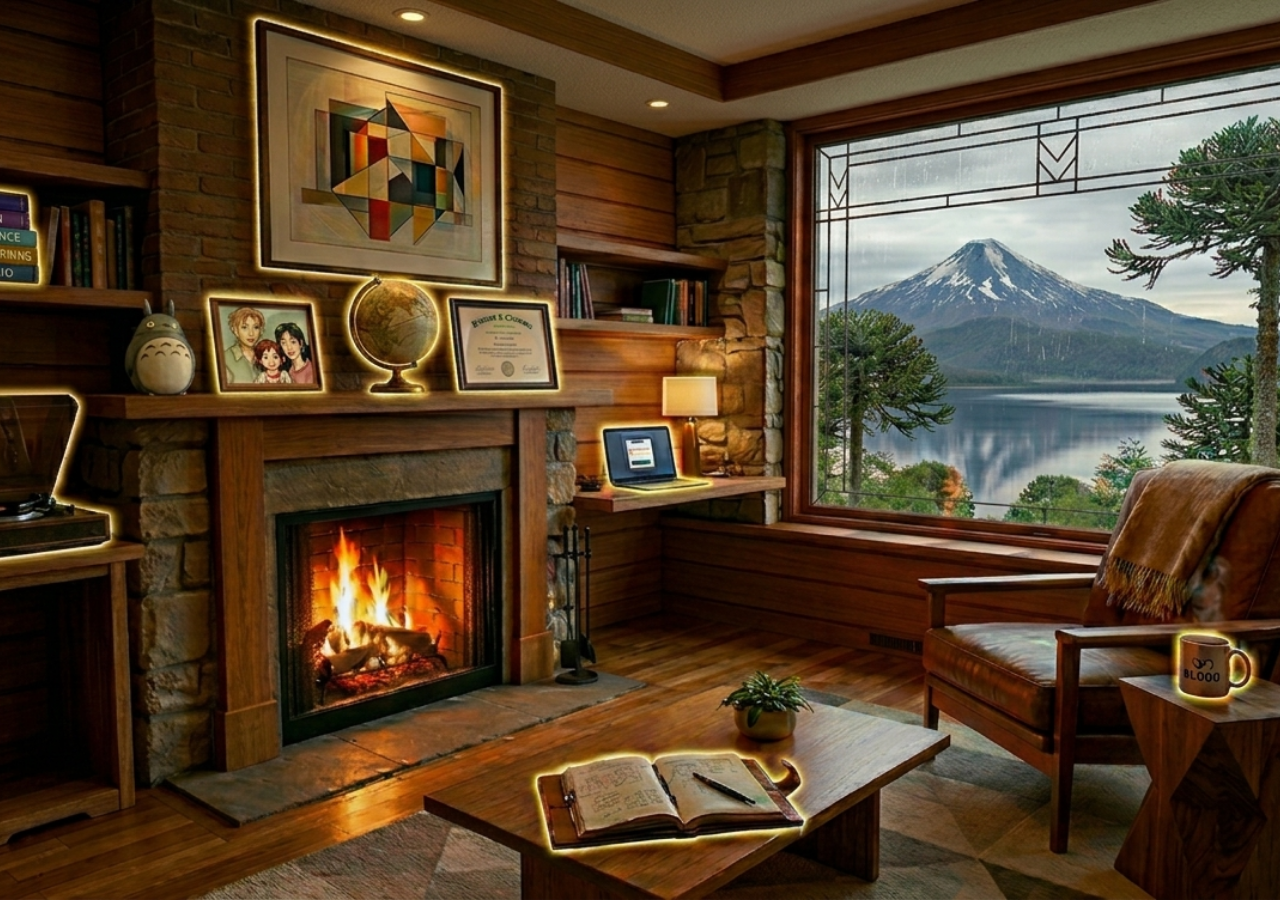
==== my-website/index.html @ 7d841e8a "." ====
<!DOCTYPE html>
<html lang="en">
<head>
    <meta charset="UTF-8">
    <meta name="viewport" content="width=device-width, initial-scale=1.0">
    <title>Welcome to My Study</title>
    <link rel="stylesheet" href="style.css">
    <link href="https://fonts.googleapis.com/css2?family=Audiowide&display=swap" rel="stylesheet">
</head>
<body>

    <div class="room-container">
        <img src="assets/homepage-room.png" alt="Cozy Study" class="room-img">

        <h1 class="title">Welcome to<br>Harry's</h1>

        <button id="lang-toggle" class="lang-btn">ES</button>

        <svg viewBox="0 0 1920 1080" class="svg-map">
            
            <a href="pages/gis-projects.html">
                <path class="hotspot" d="M600,300 Q650,280 700,300 L710,450 L590,450 Z" />
            </a>

            <a href="pages/portfolio.html">
                <path class="hotspot" d="M50,200 L180,200 L180,380 L50,380 Z" />
            </a>

            </svg>
    </div>

    <script>
        let isEnglish = true;
        const title = document.querySelector('.title');
        const btn = document.getElementById('lang-toggle');
        btn.addEventListener('click', () => {
            isEnglish = !isEnglish;
            title.innerHTML = isEnglish ? "Welcome to<br>Harry's" : "Bienvenido a<br>Harry's";
            btn.textContent = isEnglish ? "ES" : "EN";
        });
    </script>

</body>
</html>
---- my-website/style.css ----
/* Make the image stretch to fill the browser viewport */
html, body {
    margin: 0;
    padding: 0;
    width: 100%;
    height: 100%;
}

.room-container {
    position: relative;
    width: 100%;
    height: 100vh;
    margin: 0;
    overflow: hidden;
}

.room-img {
    position: absolute;
    top: 0;
    left: 0;
    width: 100%;
    height: 100%;
    min-height: 100%;
    object-fit: cover;
    display: block;
}

/* Overlay the SVG perfectly on top of the image */
.svg-map {
    position: absolute;
    top: 0;
    left: 0;
    width: 100%;
    height: 100%;
}

/* The invisible shapes */
.hotspot {
    fill: rgba(255, 255, 255, 0); /* Invisible by default */
    stroke: transparent;
    stroke-width: 3;
    cursor: pointer;
    transition: all 0.4s ease-in-out;
}

/* The highlight effect when the cursor hovers */
.hotspot:hover {
    fill: rgba(255, 223, 0, 0.15); /* Soft gold inner glow */
    stroke: rgba(255, 223, 0, 0.8); /* Sharp gold outline */
    filter: drop-shadow(0 0 8px gold); /* Outer glow effect */
}
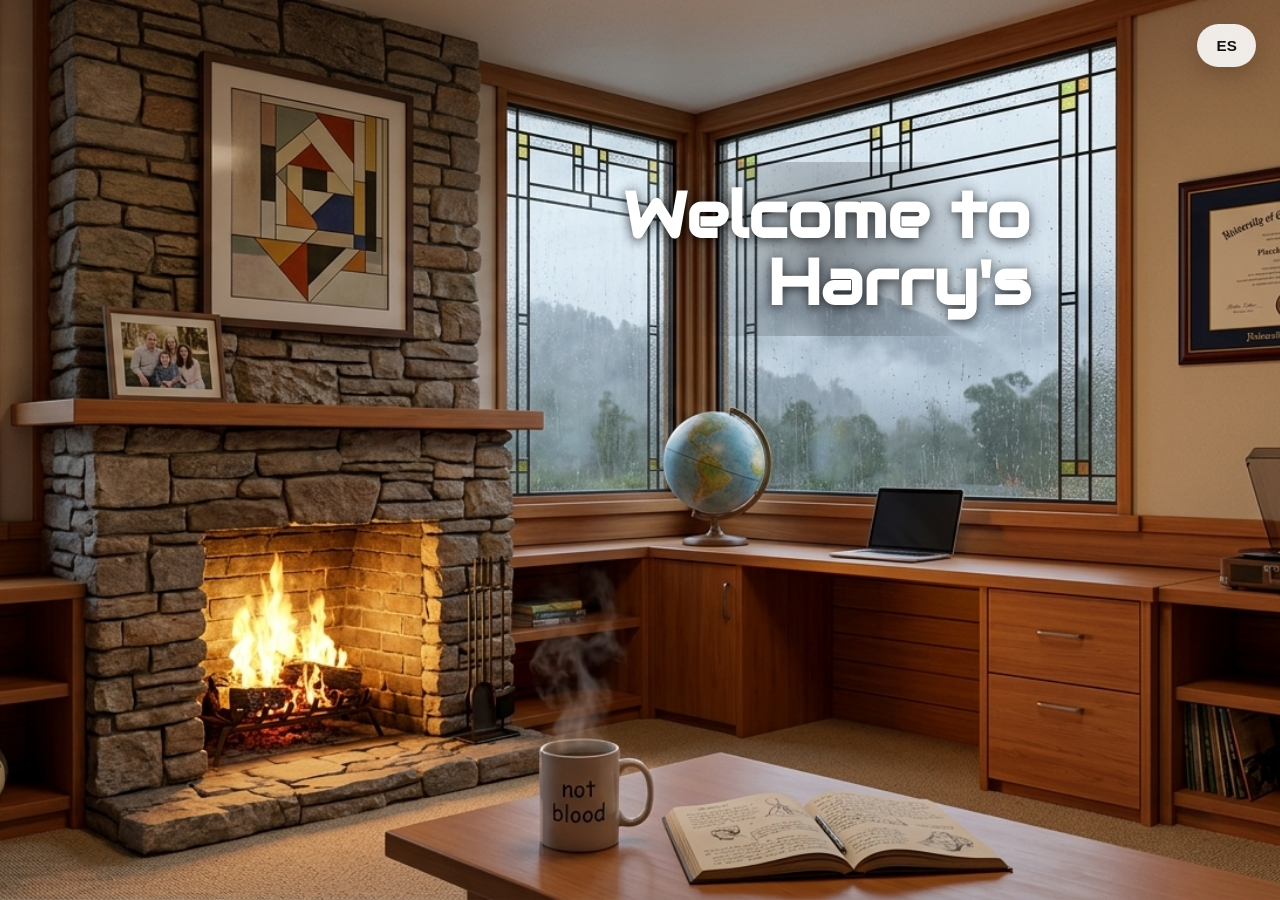
==== commit 226fbc33: "." ====
--- a/my-website/index.html
+++ b/my-website/index.html
@@ -3,12 +3,14 @@
 <head>
     <meta charset="UTF-8">
     <meta name="viewport" content="width=device-width, initial-scale=1.0">
-    <title>Welcome to My Study</title>
+    <title>Harry's</title>
     <link rel="stylesheet" href="style.css">
     <link href="https://fonts.googleapis.com/css2?family=Audiowide&display=swap" rel="stylesheet">
 </head>
 <body>
 
+
+
     <div class="room-container">
         <img src="assets/homepage-room.png" alt="Cozy Study" class="room-img">
 
@@ -16,28 +18,261 @@
 
         <button id="lang-toggle" class="lang-btn">ES</button>
 
-        <svg viewBox="0 0 1920 1080" class="svg-map">
+        <svg viewBox="0 0 1376 768" preserveAspectRatio="xMidYMid slice" class="svg-map">+
             
-            <a href="pages/gis-projects.html">
-                <path class="hotspot" d="M600,300 Q650,280 700,300 L710,450 L590,450 Z" />
+            <a href="pages/art.html" data-gallery="art">
+                <path class="hotspot" d="M 324.32,54.33 486.48,88.9 488.95,282.34 323.5,266.7 Z" />
+            </a>
+
+            <a href="pages/globe.html">
+                <path class="hotspot" d="m 722.1,464.92 16.83,2.77 25.14,-0.21 19.39,-3.41 -5.33,-7.03 -16.83,-1.28 -4.05,-5.33 -0.85,-4.69 12.15,-2.13 11.29,-5.54 8.1,-8.31 6.82,-8.95 4.69,-10.65 1.7,-15.34 -1.49,-13.42 -5.54,-13.21 -14.49,-15.34 -16.41,-7.67 -0.43,6.18 -9.38,-1.49 -11.93,0.85 -10.23,3.84 -10.44,7.46 -6.61,7.24 -5.54,9.59 -1.49,9.8 0.21,13 2.56,9.8 4.05,7.24 4.05,5.54 6.82,5.97 7.03,4.9 -0.43,6.61 7.24,3.62 8.31,1.07 -0.64,5.11 -2.77,2.56 -8.31,2.34 -11.72,2.56
+z" />
+            </a>
+
+            <a href="pages/photos.html" data-gallery="photos">
+                <path class="hotspot" d="m 236.281,267.25 88.05,6.41 6.19465,65.70 -88.93,-3.09
+z" />
+            </a>
+
+            <a href="pages/resume.html">
+                <path class="hotspot" d="m 1156.53,166.3 179.49,-28.27 -0.47,151.69 -179.01,10.84
+z" />
+            </a>
+
+            <a href="pages/blog.html">
+                <path class="hotspot" d="m 705.36,697.85 25.67,57.61 276.13,-10.64 -0.94,-3.76 -11.58,-11.27 -61.05,-49.47 -18.16,1.88 -9.08,-0.31 -17.53,-2.5 -17.85,-2.82 -16.28,-2.5 -11.9,2.19 -4.7,3.13 -7.83,4.7 -3.13,5.32 -7.83,-10.33 -10.64,-3.44 -7.51,0.31 -12.21,1.25 -24.42,4.38 -18.16,5.01 -29.74,1.88 -6.89,8.45
+z" />
+            </a>
+
+            <a href="pages/music.html">
+                <path class="hotspot" d="m 1182.55,498.34 7.33,5.33 137.26,10.09 48.21,-13.78 -1.57,-33.5 -9.08,-1.25 -22.85,-82.97
+h -3.13
+l -126.8,-0.31 -8.14,10.02 20.98,73.89 -17.85,0.94 -7.2,1.25 -1.57,2.5 0.63,1.57 -15.03,3.76
+z" />
+            </a>
+
+            <a href="pages/totoro.html">
+                <path class="hotspot" d="m 124.92,620.21
+v -5.01
+l 2.32,-8.67 3.59,0.96 1.56,5.84 1.96,7.32 3.6,6.24 3.61,6.25
+v 3.03
+l 4.92,8.52 1.95,7.29 2.14,7.99 -2.18,10.33 -3.13,9.39 -5.32,6.89 -11.27,3.76 -15.34,1.88 -10.33,-6.89 -5.32,-6.89 -5.95,-2.82 0.94,-11.58 2.19,-9.71 3.44,-7.83 2.5,-4.7 0.94,-6.89 1.88,-5.01 1.25,-5.01 0.31,-11.27 2.19,-1.57 4.38,4.07 2.82,7.51
+z" />
             </a>
 
             <a href="pages/portfolio.html">
-                <path class="hotspot" d="M50,200 L180,200 L180,380 L50,380 Z" />
-            </a>
-
+                <path class="hotspot" d="m 984.63,503.11 128.67,10.33 1.25,176.89 -129.61,-25.99
+z" />
+            </a>
+
+            <a href="pages/contact.html">
+                <path class="hotspot" d="m 891.79,415.44 70.41,2.02 2.62,1.19 0.71,2.62 -9.87,52.93 -2.14,0.24 -0.59,1.67 -29.62,4.28 -73.62,-5.35 -0.36,-2.62 1.31,-1.31 29.73,-3.57
+z" />
+            </a>
+
+
+
+            
             </svg>
+    </div>
+
+    <div id="gallery-modal" class="modal" aria-hidden="true">
+        <div class="modal-backdrop" data-close-gallery></div>
+        <div class="modal-content">
+            <div class="modal-header">
+                <div>
+                    <h2 id="gallery-title">Art Gallery</h2>
+                    <p id="gallery-description">Scroll the thumbnails below, then click the preview to enlarge.</p>
+                </div>
+                <button class="modal-close" aria-label="Close gallery">×</button>
+            </div>
+            <div class="gallery-preview">
+                <img id="active-image" src="" alt="Selected artwork preview">
+                <div id="active-caption" class="preview-caption"></div>
+            </div>
+            <div class="thumbnail-list" id="thumbnail-list"></div>
+            <div class="modal-footer">
+                <button id="view-large" class="view-large-btn">View larger</button>
+            </div>
+        </div>
+    </div>
+
+    <div id="preview-popup" class="preview-popup" aria-hidden="true">
+        <div class="preview-backdrop" data-close-preview></div>
+        <div class="preview-content">
+            <button class="preview-close" aria-label="Close preview">×</button>
+            <img id="preview-image" src="" alt="Enlarged artwork preview">
+            <div id="preview-caption" class="preview-caption"></div>
+        </div>
     </div>
 
     <script>
         let isEnglish = true;
         const title = document.querySelector('.title');
         const btn = document.getElementById('lang-toggle');
+        const galleryModal = document.getElementById('gallery-modal');
+        const previewPopup = document.getElementById('preview-popup');
+        const thumbnailList = document.getElementById('thumbnail-list');
+        const activeImage = document.getElementById('active-image');
+        const activeCaption = document.getElementById('active-caption');
+        const previewImage = document.getElementById('preview-image');
+        const previewCaption = document.getElementById('preview-caption');
+        const viewLargeButton = document.getElementById('view-large');
+        const galleryTitle = document.getElementById('gallery-title');
+        const galleryDescription = document.getElementById('gallery-description');
+
+        const galleryMeta = {
+            art: {
+                title: 'Art Gallery',
+                description: 'Scroll the thumbnails below, then click the preview to enlarge.'
+            },
+            photos: {
+                title: 'Photo Gallery',
+                description: 'Browse photo thumbnails, then enlarge the selected image.'
+            }
+        };
+
+        const galleryData = {
+            art: [
+                {
+                    title: 'Sketch Study',
+                    description: 'A minimal line drawing study.',
+                    thumb: 'data:image/svg+xml;charset=UTF-8,%3Csvg xmlns="http://www.w3.org/2000/svg" viewBox="0 0 400 300"%3E%3Crect width="400" height="300" fill="%23b6b6b6"/%3E%3Ctext x="50%" y="45%" dominant-baseline="middle" text-anchor="middle" font-size="28" fill="%23333333" font-family="Arial, sans-serif"%3ESketch 1%3C/text%3E%3Cline x1="60" y1="200" x2="340" y2="200" stroke="%23000000" stroke-width="6"/%3E%3Cpath d="M 120 180 Q 150 80 190 180 T 280 180" fill="none" stroke="%23000000" stroke-width="8"/%3E%3C/svg%3E',
+                    large: 'data:image/svg+xml;charset=UTF-8,%3Csvg xmlns="http://www.w3.org/2000/svg" viewBox="0 0 1000 750"%3E%3Crect width="1000" height="750" fill="%23b6b6b6"/%3E%3Ctext x="50%" y="85" dominant-baseline="middle" text-anchor="middle" font-size="64" fill="%23333333" font-family="Arial, sans-serif"%3ESketch 1%3C/text%3E%3Cline x1="150" y1="500" x2="850" y2="500" stroke="%23000000" stroke-width="14"/%3E%3Cpath d="M 320 460 Q 390 160 520 460 T 760 460" fill="none" stroke="%23000000" stroke-width="18"/%3E%3C/svg%3E'
+                },
+                {
+                    title: 'Abstract Layers',
+                    description: 'Layered color shapes with texture.',
+                    thumb: 'data:image/svg+xml;charset=UTF-8,%3Csvg xmlns="http://www.w3.org/2000/svg" viewBox="0 0 400 300"%3E%3Crect width="400" height="300" fill="%23e8d5b4"/%3E%3Cellipse cx="180" cy="150" rx="120" ry="90" fill="%23c1785c" opacity="0.85"/%3E%3Crect x="220" y="50" width="120" height="180" fill="%239d5f4a" opacity="0.85"/%3E%3Ctext x="50%" y="90" dominant-baseline="middle" text-anchor="middle" font-size="24" fill="%23333333" font-family="Arial, sans-serif"%3EAbstract%3C/text%3E%3C/svg%3E',
+                    large: 'data:image/svg+xml;charset=UTF-8,%3Csvg xmlns="http://www.w3.org/2000/svg" viewBox="0 0 1000 750"%3E%3Crect width="1000" height="750" fill="%23e8d5b4"/%3E%3Cellipse cx="460" cy="370" rx="280" ry="210" fill="%23c1785c" opacity="0.85"/%3E%3Crect x="560" y="140" width="240" height="360" fill="%239d5f4a" opacity="0.85"/%3E%3Ctext x="50%" y="130" dominant-baseline="middle" text-anchor="middle" font-size="56" fill="%23333333" font-family="Arial, sans-serif"%3EAbstract%3C/text%3E%3C/svg%3E'
+                },
+                {
+                    title: 'Blue Horizon',
+                    description: 'A calm horizon study in cool tones.',
+                    thumb: 'data:image/svg+xml;charset=UTF-8,%3Csvg xmlns="http://www.w3.org/2000/svg" viewBox="0 0 400 300"%3E%3Crect width="400" height="300" fill="%233c8dc6"/%3E%3Cpath d="M 0 220 C 120 150 280 290 400 190 L 400 300 L 0 300 Z" fill="%234facc6"/%3E%3Ccircle cx="320" cy="100" r="45" fill="%23f5f1d0"/%3E%3Ctext x="50%" y="80" dominant-baseline="middle" text-anchor="middle" font-size="24" fill="%23ffffff" font-family="Arial, sans-serif"%3EBlue Horizon%3C/text%3E%3C/svg%3E',
+                    large: 'data:image/svg+xml;charset=UTF-8,%3Csvg xmlns="http://www.w3.org/2000/svg" viewBox="0 0 1000 750"%3E%3Crect width="1000" height="750" fill="%233c8dc6"/%3E%3Cpath d="M 0 560 C 300 380 700 740 1000 470 L 1000 750 L 0 750 Z" fill="%234facc6"/%3E%3Ccircle cx="800" cy="250" r="90" fill="%23f5f1d0"/%3E%3Ctext x="50%" y="140" dominant-baseline="middle" text-anchor="middle" font-size="56" fill="%23ffffff" font-family="Arial, sans-serif"%3EBlue Horizon%3C/text%3E%3C/svg%3E'
+                }
+            ],
+            photos: [
+                {
+                    title: 'City Lights',
+                    description: 'Nighttime cityscape with bright reflections.',
+                    thumb: 'data:image/svg+xml;charset=UTF-8,%3Csvg xmlns="http://www.w3.org/2000/svg" viewBox="0 0 400 300"%3E%3Crect width="400" height="300" fill="%231c2638"/%3E%3Crect x="40" y="140" width="40" height="120" fill="%23f5d259"/%3E%3Crect x="110" y="160" width="40" height="100" fill="%23f9e27c"/%3E%3Crect x="180" y="100" width="40" height="160" fill="%23369ac9"/%3E%3Crect x="250" y="130" width="40" height="130" fill="%23de7c4b"/%3E%3Crect x="320" y="155" width="40" height="105" fill="%23f5d259"/%3E%3C/svg%3E',
+                    large: 'data:image/svg+xml;charset=UTF-8,%3Csvg xmlns="http://www.w3.org/2000/svg" viewBox="0 0 1000 750"%3E%3Crect width="1000" height="750" fill="%231c2638"/%3E%3Crect x="100" y="350" width="90" height="300" fill="%23f5d259"/%3E%3Crect x="210" y="420" width="90" height="230" fill="%23f9e27c"/%3E%3Crect x="340" y="250" width="90" height="400" fill="%23369ac9"/%3E%3Crect x="470" y="325" width="90" height="325" fill="%23de7c4b"/%3E%3Crect x="600" y="385" width="90" height="265" fill="%23f5d259"/%3E%3C/svg%3E'
+                },
+                {
+                    title: 'Forest Path',
+                    description: 'A quiet path winding through pine trees.',
+                    thumb: 'data:image/svg+xml;charset=UTF-8,%3Csvg xmlns="http://www.w3.org/2000/svg" viewBox="0 0 400 300"%3E%3Crect width="400" height="300" fill="%23476b39"/%3E%3Cpath d="M 0 220 C 100 180 150 250 400 160 L 400 300 L 0 300 Z" fill="%2351a36e"/%3E%3Cpath d="M 60 220 L 80 140 L 100 180 L 120 100 L 140 160 L 160 80 L 180 150" stroke="%23fff" stroke-width="8" fill="none"/%3E%3Ctext x="50%" y="50" dominant-baseline="middle" text-anchor="middle" font-size="24" fill="%23f1f1f1" font-family="Arial, sans-serif"%3EForest%3C/text%3E%3C/svg%3E',
+                    large: 'data:image/svg+xml;charset=UTF-8,%3Csvg xmlns="http://www.w3.org/2000/svg" viewBox="0 0 1000 750"%3E%3Crect width="1000" height="750" fill="%23476b39"/%3E%3Cpath d="M 0 550 C 250 420 350 620 1000 340 L 1000 750 L 0 750 Z" fill="%2351a36e"/%3E%3Cpath d="M 150 460 L 190 260 L 220 340 L 250 180 L 280 300 L 320 120 L 360 310" stroke="%23fff" stroke-width="16" fill="none"/%3E%3Ctext x="50%" y="110" dominant-baseline="middle" text-anchor="middle" font-size="56" fill="%23f1f1f1" font-family="Arial, sans-serif"%3EForest Path%3C/text%3E%3C/svg%3E'
+                },
+                {
+                    title: 'Portrait',
+                    description: 'A simple portrait with warm lighting.',
+                    thumb: 'data:image/svg+xml;charset=UTF-8,%3Csvg xmlns="http://www.w3.org/2000/svg" viewBox="0 0 400 300"%3E%3Crect width="400" height="300" fill="%23c29f78"/%3E%3Ccircle cx="200" cy="140" r="70" fill="%23f8e0c6"/%3E%3Cpath d="M 160 215 C 180 250 220 250 240 215" stroke="%236a3b12" stroke-width="8" fill="none"/%3E%3Ctext x="50%" y="50" dominant-baseline="middle" text-anchor="middle" font-size="24" fill="%23433b29" font-family="Arial, sans-serif"%3EPortrait%3C/text%3E%3C/svg%3E',
+                    large: 'data:image/svg+xml;charset=UTF-8,%3Csvg xmlns="http://www.w3.org/2000/svg" viewBox="0 0 1000 750"%3E%3Crect width="1000" height="750" fill="%23c29f78"/%3E%3Ccircle cx="500" cy="350" r="190" fill="%23f8e0c6"/%3E%3Cpath d="M 380 510 C 420 600 580 600 620 510" stroke="%236a3b12" stroke-width="20" fill="none"/%3E%3Ctext x="50%" y="95" dominant-baseline="middle" text-anchor="middle" font-size="56" fill="%23433b29" font-family="Arial, sans-serif"%3EPortrait%3C/text%3E%3C/svg%3E'
+                }
+            ]
+        };
+
+        let activeGallery = null;
+        let activeIndex = 0;
+
+        const setActiveItem = (item, index) => {
+            activeIndex = index;
+            activeImage.src = item.large;
+            activeImage.alt = item.title;
+            activeCaption.textContent = `${item.title} — ${item.description}`;
+            previewImage.src = item.large;
+            previewImage.alt = item.title;
+            previewCaption.textContent = item.title;
+
+            document.querySelectorAll('.thumbnail-item').forEach((thumb, thumbIndex) => {
+                thumb.classList.toggle('selected', thumbIndex === index);
+            });
+        };
+
+        const buildGallery = (galleryKey) => {
+            const items = galleryData[galleryKey] || [];
+            thumbnailList.innerHTML = '';
+            items.forEach((item, index) => {
+                const thumb = document.createElement('button');
+                thumb.type = 'button';
+                thumb.className = 'thumbnail-item';
+                thumb.innerHTML = `<img src="${item.thumb}" alt="${item.title}">`;
+                thumb.addEventListener('click', () => setActiveItem(item, index));
+                thumbnailList.appendChild(thumb);
+            });
+
+            if (items.length > 0) {
+                setActiveItem(items[0], 0);
+            }
+        };
+
+        const openGallery = (galleryKey) => {
+            const meta = galleryMeta[galleryKey] || { title: 'Gallery', description: '' };
+            galleryTitle.textContent = meta.title;
+            galleryDescription.textContent = meta.description;
+
+            activeGallery = galleryKey;
+            galleryModal.classList.add('visible');
+            galleryModal.setAttribute('aria-hidden', 'false');
+            buildGallery(galleryKey);
+        };
+
+        const closeGallery = () => {
+            galleryModal.classList.remove('visible');
+            galleryModal.setAttribute('aria-hidden', 'true');
+        };
+
+        const openPreview = () => {
+            previewPopup.classList.add('visible');
+            previewPopup.setAttribute('aria-hidden', 'false');
+        };
+
+        const closePreview = () => {
+            previewPopup.classList.remove('visible');
+            previewPopup.setAttribute('aria-hidden', 'true');
+        };
+
         btn.addEventListener('click', () => {
             isEnglish = !isEnglish;
             title.innerHTML = isEnglish ? "Welcome to<br>Harry's" : "Bienvenido a<br>Harry's";
             btn.textContent = isEnglish ? "ES" : "EN";
         });
+
+        document.querySelectorAll('.svg-map a').forEach(link => {
+            const galleryKey = link.dataset.gallery;
+            link.addEventListener('click', (e) => {
+                if (galleryKey) {
+                    e.preventDefault();
+                    openGallery(galleryKey);
+                    return;
+                }
+
+                const href = link.getAttribute('href');
+                if (href) {
+                    window.location.href = href;
+                }
+            });
+        });
+
+        document.querySelector('.modal-close').addEventListener('click', closeGallery);
+        document.querySelector('[data-close-gallery]').addEventListener('click', closeGallery);
+        document.querySelector('.preview-close').addEventListener('click', closePreview);
+        document.querySelector('[data-close-preview]').addEventListener('click', closePreview);
+        viewLargeButton.addEventListener('click', openPreview);
+        activeImage.addEventListener('click', openPreview);
+
+        document.addEventListener('keydown', (event) => {
+            if (event.key === 'Escape') {
+                if (previewPopup.classList.contains('visible')) {
+                    closePreview();
+                } else if (galleryModal.classList.contains('visible')) {
+                    closeGallery();
+                }
+            }
+        });
     </script>
 
 </body>
--- a/my-website/style.css
+++ b/my-website/style.css
@@ -4,44 +4,252 @@
     padding: 0;
     width: 100%;
     height: 100%;
+    overflow: hidden;
 }
 
 .room-container {
     position: relative;
-    width: 100%;
+    width: 100vw;
     height: 100vh;
     margin: 0;
     overflow: hidden;
 }
+
 
 .room-img {
     position: absolute;
     top: 0;
     left: 0;
+    width: 100vw;
+    height: 100vh;
+    object-fit: cover;
+    display: block;
+}
+
+/* Overlay the SVG perfectly on top of the image */
+.svg-map {
+    position: absolute;
+    top: 10%;
+    left: 10%;
+    width: 100vw;
+    height: 100vh;
+    transform: translate(-10%, -10%);
+    z-index: 99;
+    
+    /* ADD THIS: This makes the SVG container "click-through" */
+    pointer-events: none; 
+}
+
+.hotspot {
+    /* Ensure this is set so the hotspots REMAIN clickable */
+    pointer-events: auto; 
+    
+    fill: rgba(255, 255, 255, 0);
+    stroke: transparent;
+    cursor: pointer;
+}
+
+.title {
+    position: absolute;
+    top: 18%;
+    right: 18%;
+    transform: translateX(0);
+    margin: 0;
+    color: white;
+    text-align: right;
+    text-shadow: 0 2px 12px rgba(0, 0, 0, 0.75);
+    font-family: 'Audiowide', cursive;
+    font-size: clamp(2.5rem, 5vw, 5.5rem);
+    line-height: 1.05;
+    z-index: 2;
+    background: radial-gradient(circle, rgba(0,0,0,0.4) 0%, rgba(0,0,0,0) 70%);
+    padding: 20px;
+}
+
+
+@media (max-width: 768px) {
+    .title {
+        top: 10%;
+        right: 0;
+        width: 100%;
+        text-align: center;
+        font-size: 3rem;
+    }
+}
+
+.lang-btn {
+    position: absolute;
+    top: 24px;
+    right: 24px;
+    z-index: 2;
+    padding: 0.8rem 1.2rem;
+    border: none;
+    border-radius: 999px;
+    background: rgba(255, 255, 255, 0.88);
+    color: #111;
+    font-size: 0.95rem;
+    font-weight: 700;
+    cursor: pointer;
+    box-shadow: 0 8px 22px rgba(0, 0, 0, 0.18);
+    transition: transform 0.2s ease, background 0.2s ease;
+}
+
+..lang-btn:hover {
+    transform: translateY(-1px);
+    background: rgba(255, 255, 255, 1);
+}
+
+.modal,
+.preview-popup {
+    position: fixed;
+    inset: 0;
+    display: none;
+    align-items: center;
+    justify-content: center;
+    background: rgba(0, 0, 0, 0.7);
+    z-index: 10000;
+}
+
+.modal.visible,
+.preview-popup.visible {
+    display: flex;
+}
+
+.modal-backdrop,
+.preview-backdrop {
+    position: absolute;
+    inset: 0;
+    background: rgba(0, 0, 0, 0.55);
+}
+
+.modal-content,
+.preview-content {
+    position: relative;
+    z-index: 2;
+    width: min(1100px, 95vw);
+    max-height: 90vh;
+    background: rgba(17, 17, 17, 0.98);
+    border-radius: 24px;
+    box-shadow: 0 30px 80px rgba(0, 0, 0, 0.45);
+    overflow: hidden;
+    display: grid;
+    gap: 1rem;
+}
+
+.modal-header,
+.modal-footer {
+    display: flex;
+    align-items: center;
+    justify-content: space-between;
+    padding: 1.2rem 1.4rem 0;
+}
+
+.modal-header h2 {
+    margin: 0;
+    font-size: clamp(1.6rem, 2vw, 2.4rem);
+    color: #fff;
+}
+
+.modal-header p,
+.preview-caption {
+    margin: 0.5rem 0 0;
+    color: #dcdcdc;
+    font-size: 0.95rem;
+    line-height: 1.5;
+}
+
+.modal-close,
+.preview-close,
+.view-large-btn {
+    border: none;
+    background: rgba(255, 255, 255, 0.95);
+    color: #111;
+    border-radius: 999px;
+    width: 44px;
+    height: 44px;
+    font-size: 1.4rem;
+    cursor: pointer;
+    box-shadow: 0 10px 24px rgba(0, 0, 0, 0.2);
+}
+
+.view-large-btn {
+    width: auto;
+    padding: 0 1.25rem;
+    font-size: 1rem;
+    height: 44px;
+}
+
+.gallery-preview,
+.preview-content {
+    width: 100%;
+    background: #111;
+    display: flex;
+    flex-direction: column;
+    align-items: center;
+    justify-content: center;
+    padding: 1rem 1rem 0;
+}
+
+.gallery-preview img,
+.preview-content img {
+    max-width: 100%;
+    max-height: 62vh;
+    object-fit: contain;
+    border-radius: 18px;
+    box-shadow: 0 18px 60px rgba(0, 0, 0, 0.4);
+}
+
+.thumbnail-list {
+    display: flex;
+    gap: 1rem;
+    overflow-x: auto;
+    padding: 1rem 1.4rem 1.2rem;
+}
+
+.thumbnail-item {
+    border: 2px solid transparent;
+    border-radius: 18px;
+    overflow: hidden;
+    width: 140px;
+    height: 100px;
+    background: #1a1a1a;
+    cursor: pointer;
+    flex: 0 0 auto;
+    transition: transform 0.2s ease, border-color 0.2s ease;
+}
+
+.thumbnail-item.selected {
+    border-color: #ffd700;
+    transform: translateY(-2px);
+}
+
+.thumbnail-item img {
     width: 100%;
     height: 100%;
-    min-height: 100%;
     object-fit: cover;
     display: block;
 }
 
-/* Overlay the SVG perfectly on top of the image */
-.svg-map {
-    position: absolute;
-    top: 0;
-    left: 0;
-    width: 100%;
-    height: 100%;
-}
-
-/* The invisible shapes */
-.hotspot {
-    fill: rgba(255, 255, 255, 0); /* Invisible by default */
-    stroke: transparent;
-    stroke-width: 3;
-    cursor: pointer;
-    transition: all 0.4s ease-in-out;
-}
+.preview-content {
+    padding: 1.4rem;
+}
+
+.preview-content img {
+    max-height: 70vh;
+}
+
+@media (max-width: 768px) {
+    .modal-content,
+    .preview-content {
+        width: 95vw;
+    }
+
+    .thumbnail-item {
+        width: 110px;
+        height: 80px;
+    }
+}
+
 
 /* The highlight effect when the cursor hovers */
 .hotspot:hover {
